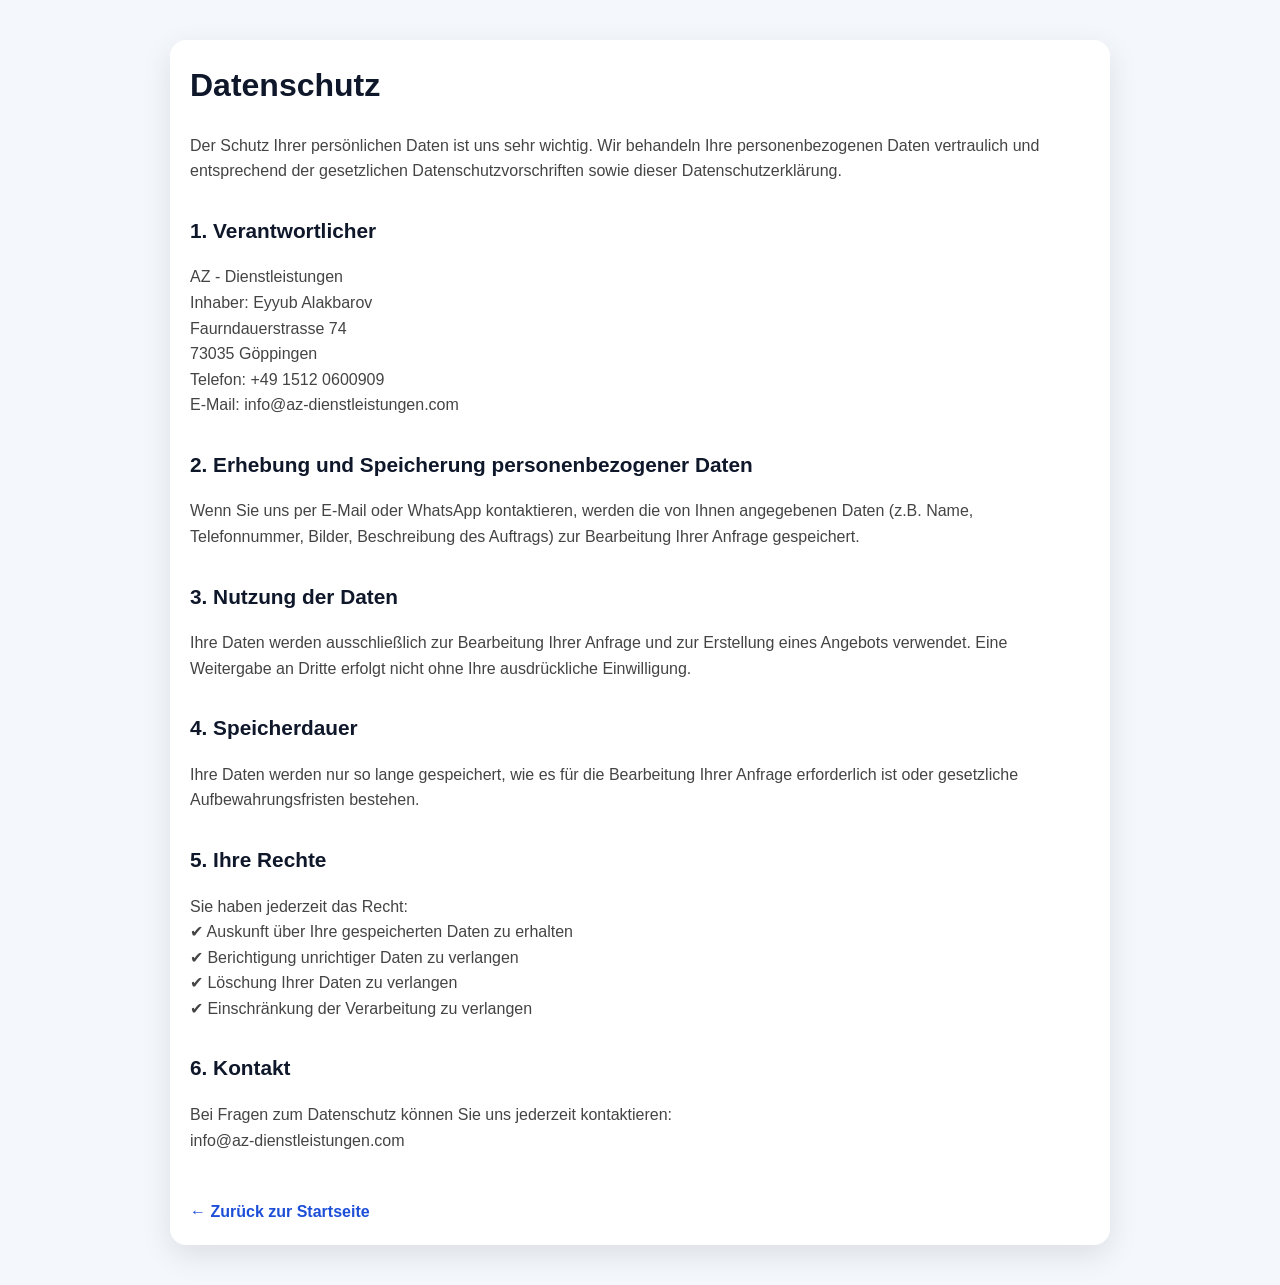
==== datenschutz.html @ e92efed4 "Add files via upload" ====
<!DOCTYPE html>
<html lang="de">
<head>
  <meta charset="UTF-8">
  <meta name="viewport" content="width=device-width, initial-scale=1.0">
  <title>Datenschutz | AZ - Dienstleistungen</title>

  <style>
    body {
      font-family: Arial, sans-serif;
      margin: 0;
      background: #f4f7fb;
      color: #0f172a;
      line-height: 1.6;
    }

    .container {
      max-width: 900px;
      margin: 40px auto;
      padding: 20px;
      background: #ffffff;
      border-radius: 16px;
      box-shadow: 0 10px 30px rgba(0,0,0,0.1);
    }

    h1 {
      margin-top: 0;
      font-size: 2rem;
    }

    h2 {
      margin-top: 30px;
      font-size: 1.3rem;
    }

    p {
      color: #444;
    }

    a {
      color: #1d4ed8;
      text-decoration: none;
      font-weight: bold;
    }

    .back {
      margin-top: 30px;
      display: inline-block;
    }
  </style>
</head>

<body>

<div class="container">
  <h1>Datenschutz</h1>

  <p>
    Der Schutz Ihrer persönlichen Daten ist uns sehr wichtig. Wir behandeln Ihre personenbezogenen Daten vertraulich und entsprechend der gesetzlichen Datenschutzvorschriften sowie dieser Datenschutzerklärung.
  </p>

  <h2>1. Verantwortlicher</h2>
  <p>
    AZ - Dienstleistungen<br>
    Inhaber: Eyyub Alakbarov<br>
    Faurndauerstrasse 74<br>
    73035 Göppingen<br>
    Telefon: +49 1512 0600909<br>
    E-Mail: info@az-dienstleistungen.com
  </p>

  <h2>2. Erhebung und Speicherung personenbezogener Daten</h2>
  <p>
    Wenn Sie uns per E-Mail oder WhatsApp kontaktieren, werden die von Ihnen angegebenen Daten (z.B. Name, Telefonnummer, Bilder, Beschreibung des Auftrags) zur Bearbeitung Ihrer Anfrage gespeichert.
  </p>

  <h2>3. Nutzung der Daten</h2>
  <p>
    Ihre Daten werden ausschließlich zur Bearbeitung Ihrer Anfrage und zur Erstellung eines Angebots verwendet. Eine Weitergabe an Dritte erfolgt nicht ohne Ihre ausdrückliche Einwilligung.
  </p>

  <h2>4. Speicherdauer</h2>
  <p>
    Ihre Daten werden nur so lange gespeichert, wie es für die Bearbeitung Ihrer Anfrage erforderlich ist oder gesetzliche Aufbewahrungsfristen bestehen.
  </p>

  <h2>5. Ihre Rechte</h2>
  <p>
    Sie haben jederzeit das Recht:
    <br>✔ Auskunft über Ihre gespeicherten Daten zu erhalten
    <br>✔ Berichtigung unrichtiger Daten zu verlangen
    <br>✔ Löschung Ihrer Daten zu verlangen
    <br>✔ Einschränkung der Verarbeitung zu verlangen
  </p>

  <h2>6. Kontakt</h2>
  <p>
    Bei Fragen zum Datenschutz können Sie uns jederzeit kontaktieren:
    <br>
    info@az-dienstleistungen.com
  </p>

  <a class="back" href="index.html">← Zurück zur Startseite</a>
</div>

</body>
</html>
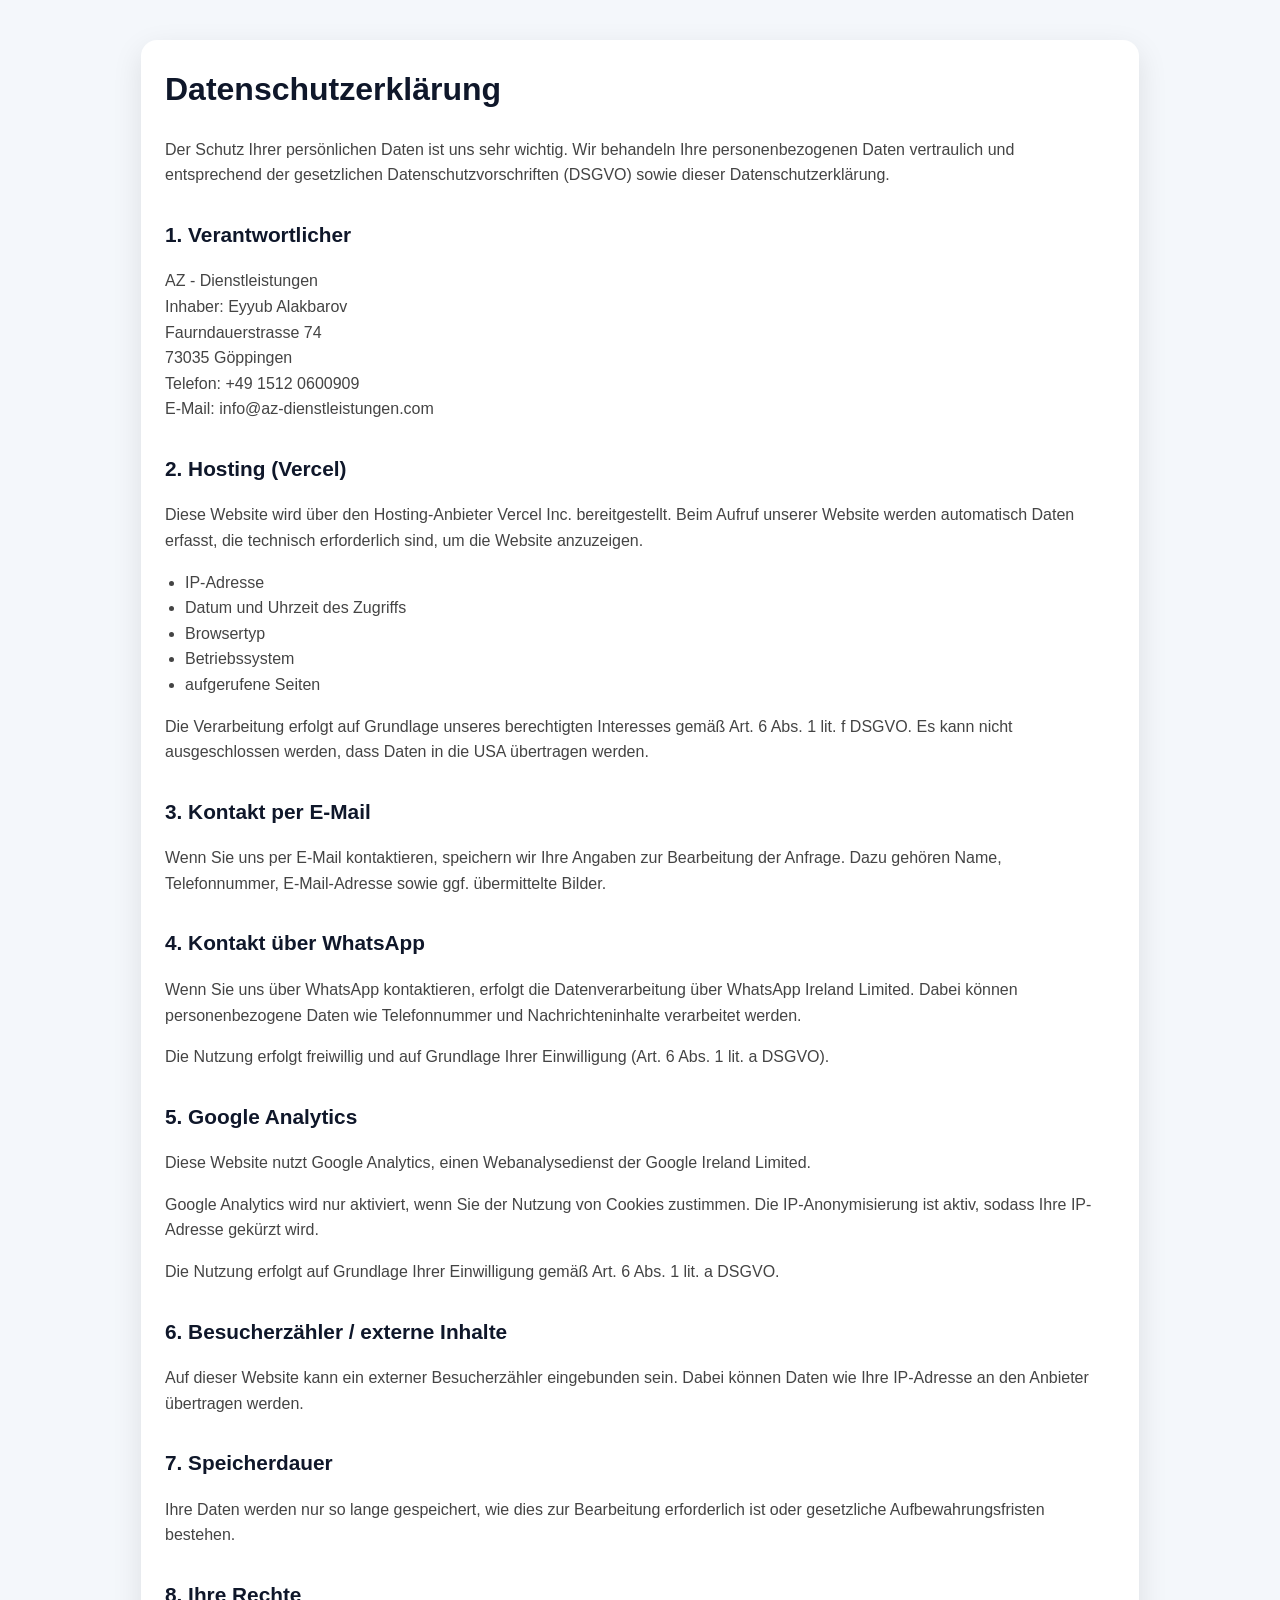
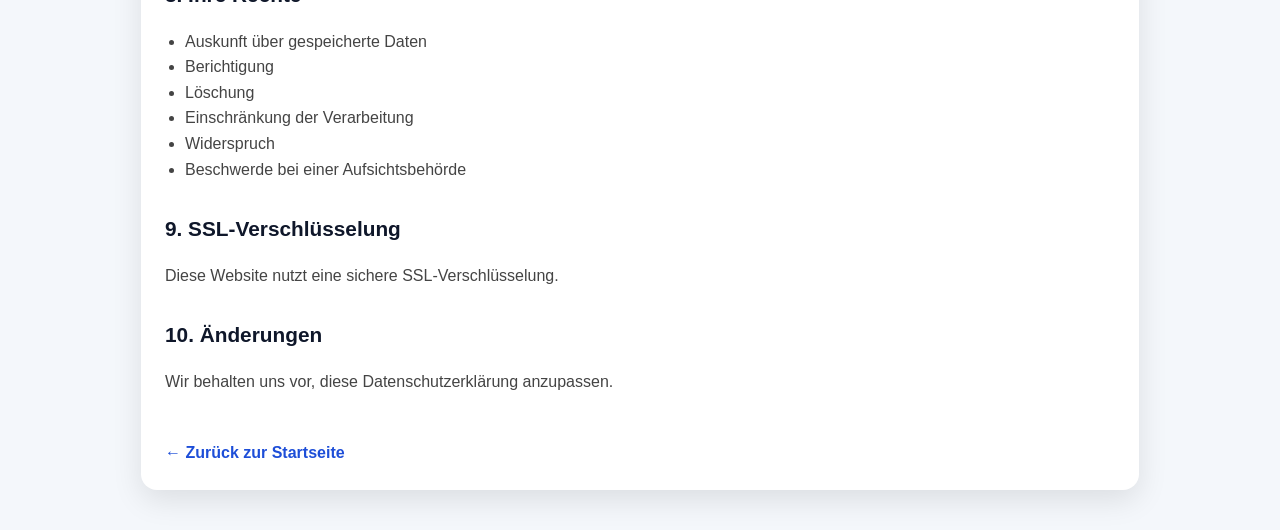
==== commit 801dd9d8: "Add files via upload" ====
--- a/datenschutz.html
+++ b/datenschutz.html
@@ -15,9 +15,9 @@
     }
 
     .container {
-      max-width: 900px;
+      max-width: 950px;
       margin: 40px auto;
-      padding: 20px;
+      padding: 24px;
       background: #ffffff;
       border-radius: 16px;
       box-shadow: 0 10px 30px rgba(0,0,0,0.1);
@@ -33,8 +33,12 @@
       font-size: 1.3rem;
     }
 
-    p {
+    p, li {
       color: #444;
+    }
+
+    ul {
+      padding-left: 20px;
     }
 
     a {
@@ -53,10 +57,10 @@
 <body>
 
 <div class="container">
-  <h1>Datenschutz</h1>
+  <h1>Datenschutzerklärung</h1>
 
   <p>
-    Der Schutz Ihrer persönlichen Daten ist uns sehr wichtig. Wir behandeln Ihre personenbezogenen Daten vertraulich und entsprechend der gesetzlichen Datenschutzvorschriften sowie dieser Datenschutzerklärung.
+    Der Schutz Ihrer persönlichen Daten ist uns sehr wichtig. Wir behandeln Ihre personenbezogenen Daten vertraulich und entsprechend der gesetzlichen Datenschutzvorschriften (DSGVO) sowie dieser Datenschutzerklärung.
   </p>
 
   <h2>1. Verantwortlicher</h2>
@@ -69,35 +73,78 @@
     E-Mail: info@az-dienstleistungen.com
   </p>
 
-  <h2>2. Erhebung und Speicherung personenbezogener Daten</h2>
+  <h2>2. Hosting (Vercel)</h2>
   <p>
-    Wenn Sie uns per E-Mail oder WhatsApp kontaktieren, werden die von Ihnen angegebenen Daten (z.B. Name, Telefonnummer, Bilder, Beschreibung des Auftrags) zur Bearbeitung Ihrer Anfrage gespeichert.
+    Diese Website wird über den Hosting-Anbieter Vercel Inc. bereitgestellt. Beim Aufruf unserer Website werden automatisch Daten erfasst, die technisch erforderlich sind, um die Website anzuzeigen.
+  </p>
+  <ul>
+    <li>IP-Adresse</li>
+    <li>Datum und Uhrzeit des Zugriffs</li>
+    <li>Browsertyp</li>
+    <li>Betriebssystem</li>
+    <li>aufgerufene Seiten</li>
+  </ul>
+  <p>
+    Die Verarbeitung erfolgt auf Grundlage unseres berechtigten Interesses gemäß Art. 6 Abs. 1 lit. f DSGVO.
+    Es kann nicht ausgeschlossen werden, dass Daten in die USA übertragen werden.
   </p>
 
-  <h2>3. Nutzung der Daten</h2>
+  <h2>3. Kontakt per E-Mail</h2>
   <p>
-    Ihre Daten werden ausschließlich zur Bearbeitung Ihrer Anfrage und zur Erstellung eines Angebots verwendet. Eine Weitergabe an Dritte erfolgt nicht ohne Ihre ausdrückliche Einwilligung.
+    Wenn Sie uns per E-Mail kontaktieren, speichern wir Ihre Angaben zur Bearbeitung der Anfrage.
+    Dazu gehören Name, Telefonnummer, E-Mail-Adresse sowie ggf. übermittelte Bilder.
   </p>
 
-  <h2>4. Speicherdauer</h2>
+  <h2>4. Kontakt über WhatsApp</h2>
   <p>
-    Ihre Daten werden nur so lange gespeichert, wie es für die Bearbeitung Ihrer Anfrage erforderlich ist oder gesetzliche Aufbewahrungsfristen bestehen.
+    Wenn Sie uns über WhatsApp kontaktieren, erfolgt die Datenverarbeitung über WhatsApp Ireland Limited.
+    Dabei können personenbezogene Daten wie Telefonnummer und Nachrichteninhalte verarbeitet werden.
+  </p>
+  <p>
+    Die Nutzung erfolgt freiwillig und auf Grundlage Ihrer Einwilligung (Art. 6 Abs. 1 lit. a DSGVO).
   </p>
 
-  <h2>5. Ihre Rechte</h2>
+  <h2>5. Google Analytics</h2>
   <p>
-    Sie haben jederzeit das Recht:
-    <br>✔ Auskunft über Ihre gespeicherten Daten zu erhalten
-    <br>✔ Berichtigung unrichtiger Daten zu verlangen
-    <br>✔ Löschung Ihrer Daten zu verlangen
-    <br>✔ Einschränkung der Verarbeitung zu verlangen
+    Diese Website nutzt Google Analytics, einen Webanalysedienst der Google Ireland Limited.
+  </p>
+  <p>
+    Google Analytics wird nur aktiviert, wenn Sie der Nutzung von Cookies zustimmen.
+    Die IP-Anonymisierung ist aktiv, sodass Ihre IP-Adresse gekürzt wird.
+  </p>
+  <p>
+    Die Nutzung erfolgt auf Grundlage Ihrer Einwilligung gemäß Art. 6 Abs. 1 lit. a DSGVO.
   </p>
 
-  <h2>6. Kontakt</h2>
+  <h2>6. Besucherzähler / externe Inhalte</h2>
   <p>
-    Bei Fragen zum Datenschutz können Sie uns jederzeit kontaktieren:
-    <br>
-    info@az-dienstleistungen.com
+    Auf dieser Website kann ein externer Besucherzähler eingebunden sein.
+    Dabei können Daten wie Ihre IP-Adresse an den Anbieter übertragen werden.
+  </p>
+
+  <h2>7. Speicherdauer</h2>
+  <p>
+    Ihre Daten werden nur so lange gespeichert, wie dies zur Bearbeitung erforderlich ist oder gesetzliche Aufbewahrungsfristen bestehen.
+  </p>
+
+  <h2>8. Ihre Rechte</h2>
+  <ul>
+    <li>Auskunft über gespeicherte Daten</li>
+    <li>Berichtigung</li>
+    <li>Löschung</li>
+    <li>Einschränkung der Verarbeitung</li>
+    <li>Widerspruch</li>
+    <li>Beschwerde bei einer Aufsichtsbehörde</li>
+  </ul>
+
+  <h2>9. SSL-Verschlüsselung</h2>
+  <p>
+    Diese Website nutzt eine sichere SSL-Verschlüsselung.
+  </p>
+
+  <h2>10. Änderungen</h2>
+  <p>
+    Wir behalten uns vor, diese Datenschutzerklärung anzupassen.
   </p>
 
   <a class="back" href="index.html">← Zurück zur Startseite</a>
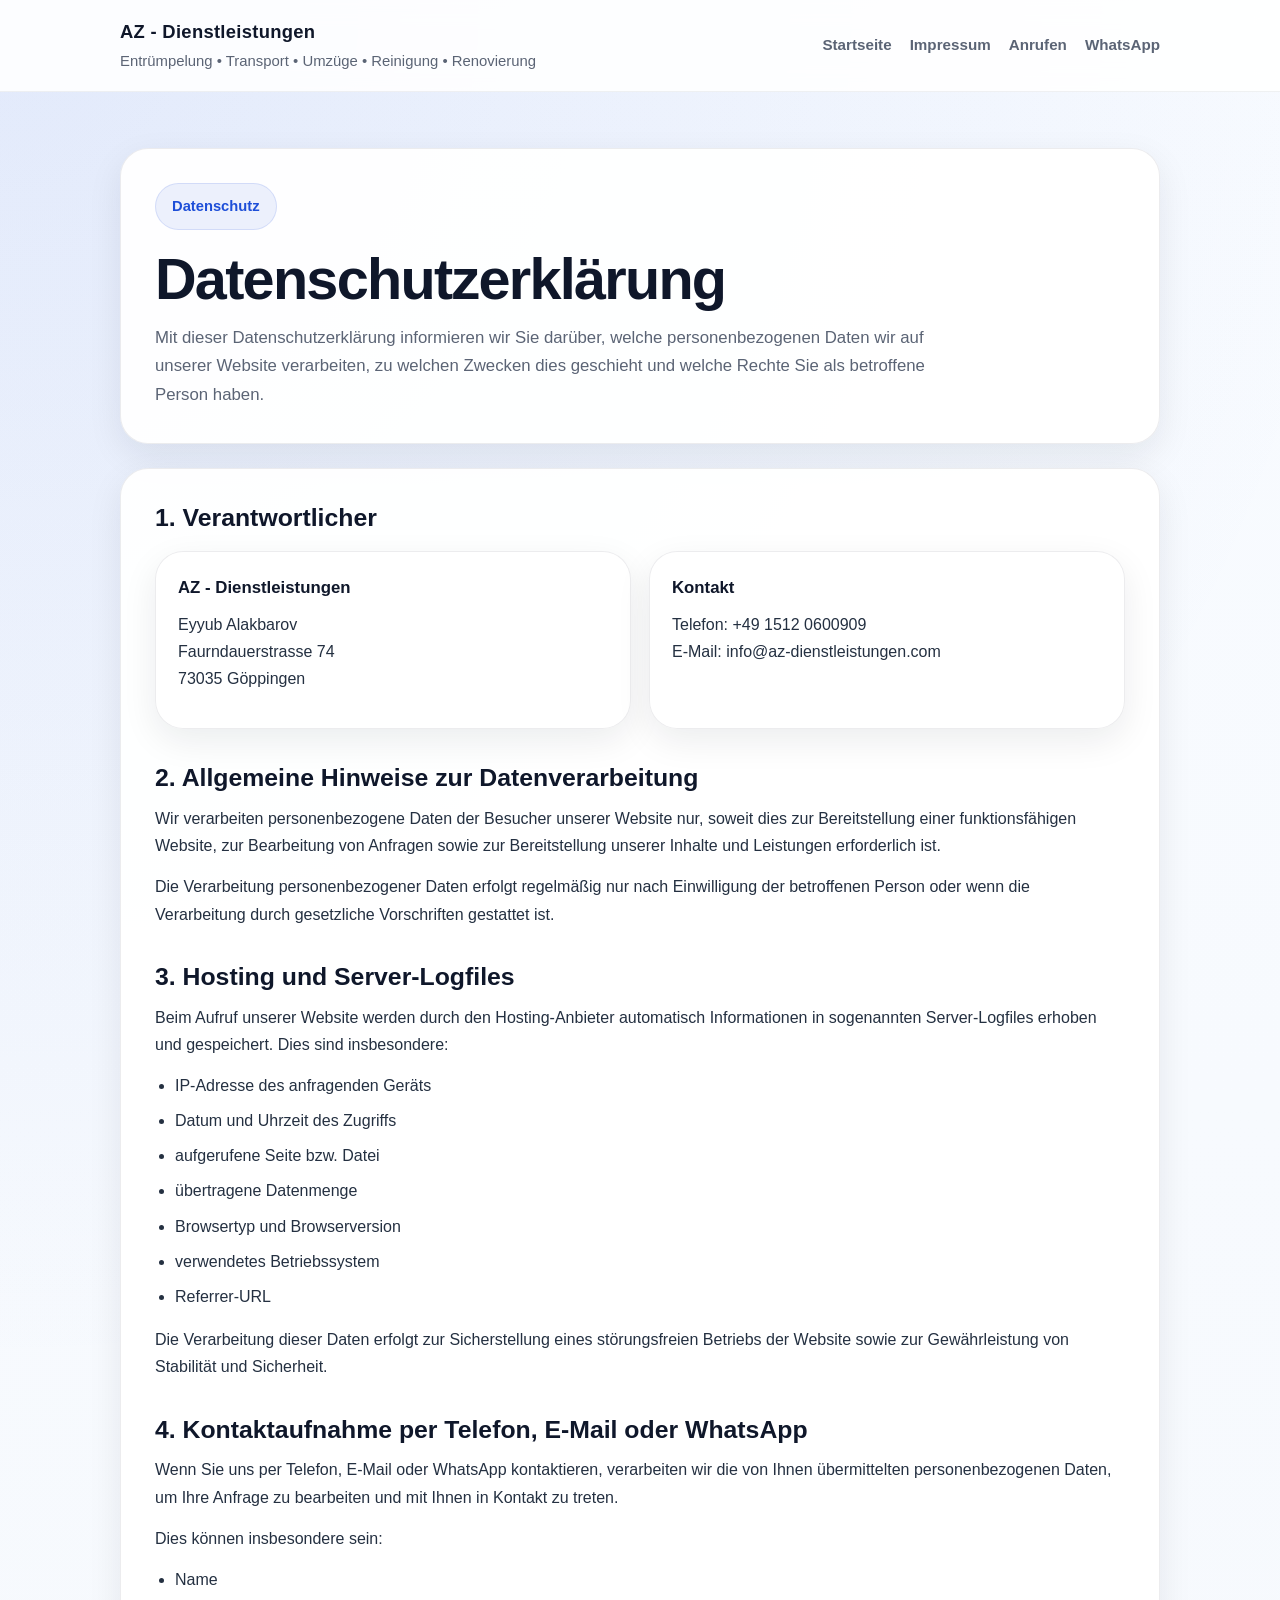
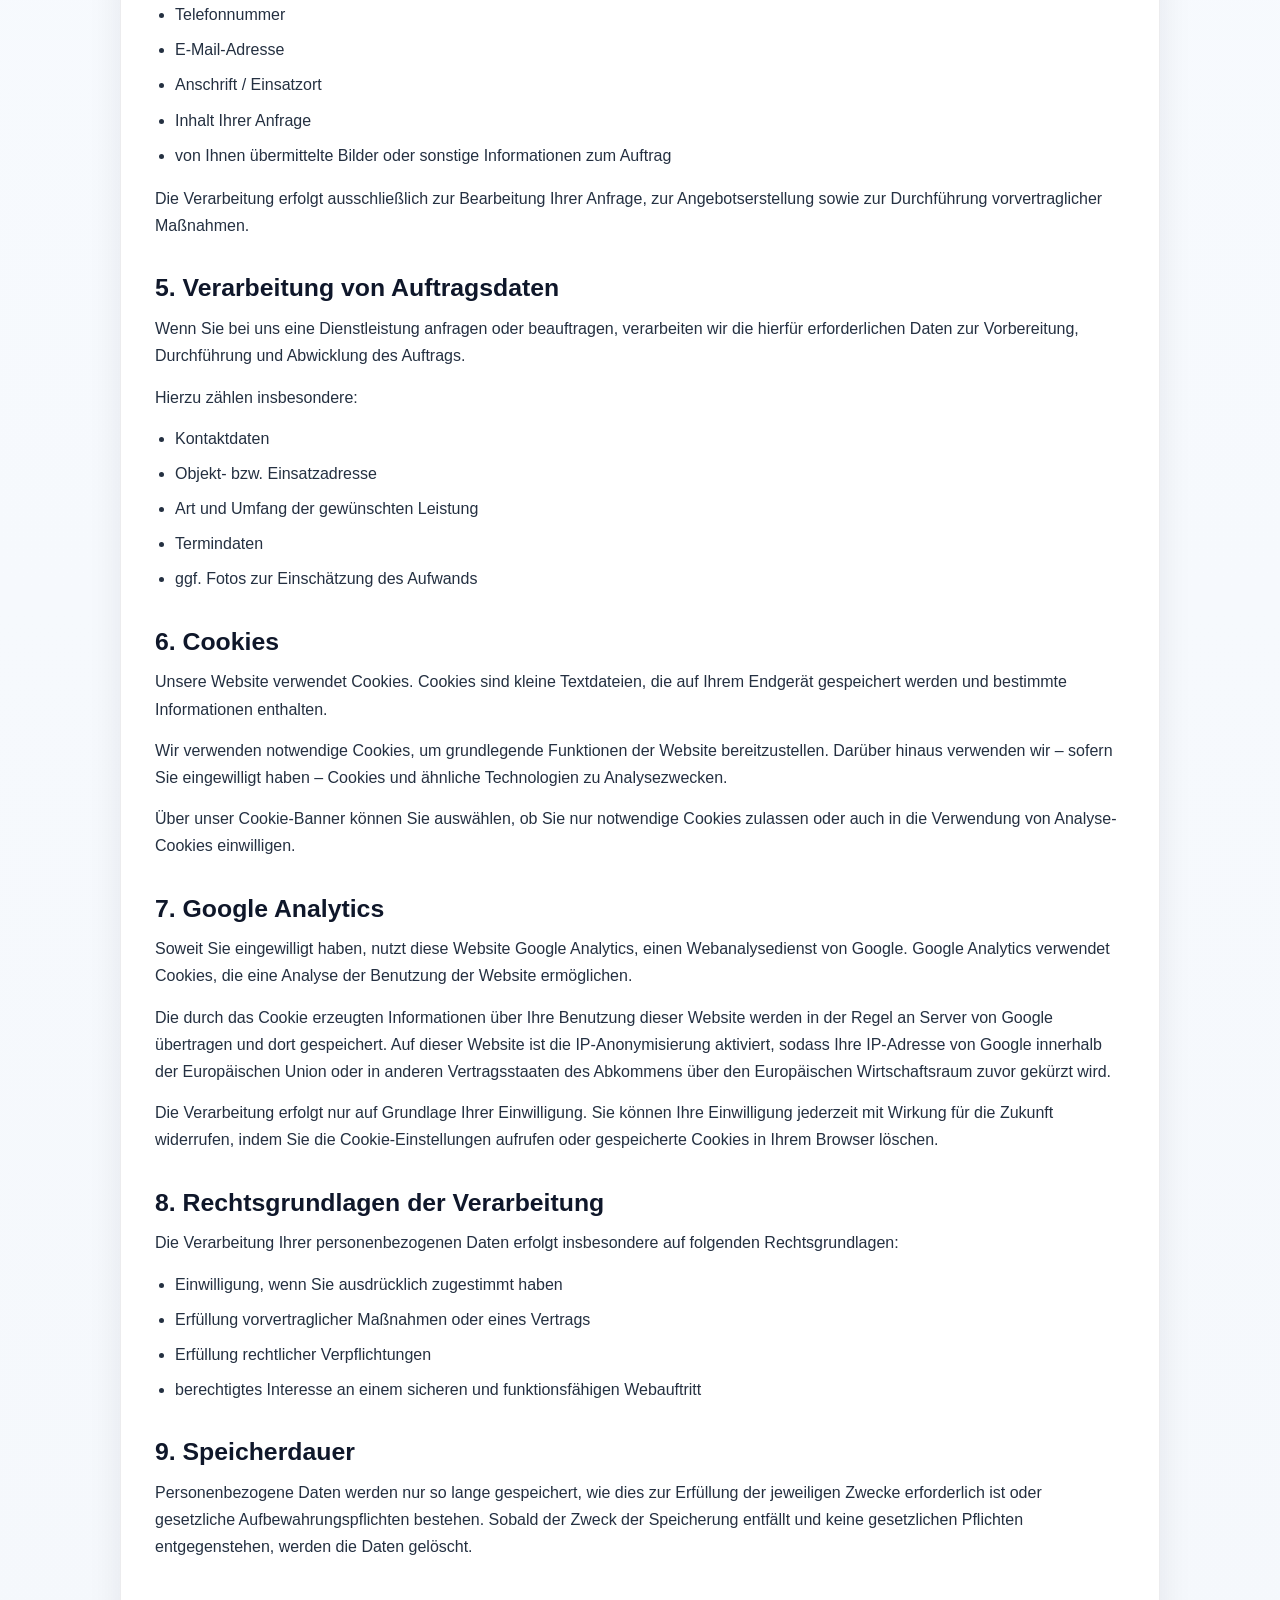
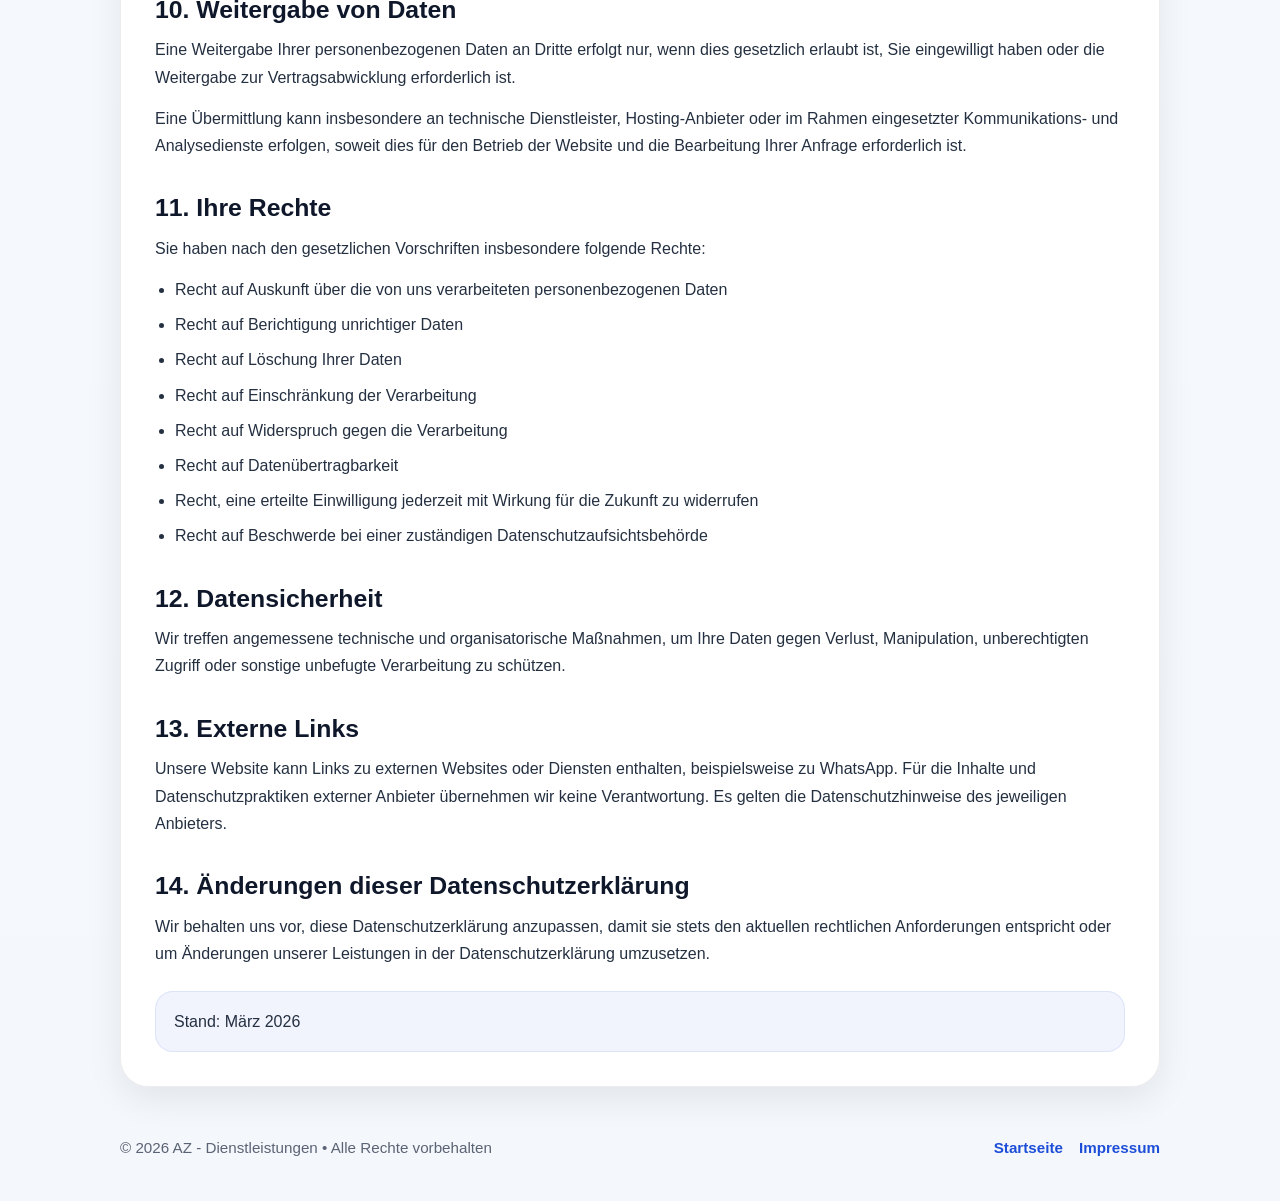
==== commit edff106b: "Add files via upload" ====
--- a/datenschutz.html
+++ b/datenschutz.html
@@ -1,154 +1,442 @@
 <!DOCTYPE html>
 <html lang="de">
 <head>
-  <meta charset="UTF-8">
-  <meta name="viewport" content="width=device-width, initial-scale=1.0">
-  <title>Datenschutz | AZ - Dienstleistungen</title>
-
+  <meta charset="UTF-8" />
+  <meta name="viewport" content="width=device-width, initial-scale=1.0" />
+  <title>Datenschutzerklärung | AZ - Dienstleistungen</title>
+  <meta name="description" content="Datenschutzerklärung von AZ - Dienstleistungen in Göppingen." />
   <style>
+    :root {
+      --bg: #f4f7fb;
+      --white: #ffffff;
+      --dark: #0f172a;
+      --muted: #5b6475;
+      --line: rgba(15, 23, 42, 0.08);
+      --primary: #1d4ed8;
+      --primary-dark: #163ea9;
+      --accent: #25d366;
+      --shadow: 0 20px 60px rgba(15, 23, 42, 0.12);
+      --shadow-soft: 0 12px 35px rgba(15, 23, 42, 0.08);
+      --radius: 24px;
+    }
+
+    * { box-sizing: border-box; }
+    html { scroll-behavior: smooth; }
+
     body {
-      font-family: Arial, sans-serif;
       margin: 0;
-      background: #f4f7fb;
-      color: #0f172a;
-      line-height: 1.6;
+      font-family: Arial, Helvetica, sans-serif;
+      background:
+        radial-gradient(circle at top left, rgba(29, 78, 216, 0.10), transparent 30%),
+        linear-gradient(180deg, #f8fbff 0%, var(--bg) 100%);
+      color: var(--dark);
+      line-height: 1.7;
+    }
+
+    a {
+      color: inherit;
+      text-decoration: none;
     }
 
     .container {
-      max-width: 950px;
-      margin: 40px auto;
-      padding: 24px;
-      background: #ffffff;
-      border-radius: 16px;
-      box-shadow: 0 10px 30px rgba(0,0,0,0.1);
+      width: min(1040px, calc(100% - 32px));
+      margin: 0 auto;
+    }
+
+    .topbar {
+      position: sticky;
+      top: 0;
+      z-index: 50;
+      backdrop-filter: blur(12px);
+      background: rgba(255,255,255,0.88);
+      border-bottom: 1px solid rgba(15, 23, 42, 0.06);
+    }
+
+    .nav {
+      display: flex;
+      align-items: center;
+      justify-content: space-between;
+      gap: 20px;
+      padding: 16px 0;
+      flex-wrap: wrap;
+    }
+
+    .brand {
+      display: flex;
+      flex-direction: column;
+      gap: 2px;
+    }
+
+    .brand strong {
+      font-size: 1.15rem;
+      letter-spacing: 0.3px;
+    }
+
+    .brand span {
+      color: var(--muted);
+      font-size: 0.93rem;
+    }
+
+    .nav-links {
+      display: flex;
+      align-items: center;
+      gap: 18px;
+      flex-wrap: wrap;
+    }
+
+    .nav-links a {
+      color: var(--muted);
+      font-size: 0.95rem;
+      font-weight: 600;
+    }
+
+    .nav-links a:hover {
+      color: var(--primary);
+    }
+
+    .hero {
+      padding: 56px 0 24px;
+    }
+
+    .hero-card,
+    .content-card,
+    .contact-card {
+      background: rgba(255,255,255,0.94);
+      border: 1px solid var(--line);
+      border-radius: 28px;
+      box-shadow: var(--shadow-soft);
+    }
+
+    .hero-card {
+      padding: 34px;
+      margin-bottom: 24px;
+    }
+
+    .badge {
+      display: inline-flex;
+      align-items: center;
+      gap: 10px;
+      padding: 10px 16px;
+      border-radius: 999px;
+      background: rgba(29, 78, 216, 0.08);
+      color: var(--primary);
+      font-weight: 700;
+      font-size: 0.92rem;
+      border: 1px solid rgba(29, 78, 216, 0.12);
     }
 
     h1 {
+      font-size: clamp(2.1rem, 5vw, 3.6rem);
+      line-height: 1.08;
+      margin: 18px 0 14px;
+      letter-spacing: -0.03em;
+    }
+
+    .hero-card p {
+      margin: 0;
+      color: var(--muted);
+      font-size: 1.05rem;
+      max-width: 800px;
+    }
+
+    .content-card {
+      padding: 34px;
+    }
+
+    h2 {
+      font-size: 1.55rem;
+      margin: 34px 0 12px;
+      line-height: 1.2;
+      color: var(--dark);
+    }
+
+    h2:first-child {
       margin-top: 0;
-      font-size: 2rem;
-    }
-
-    h2 {
-      margin-top: 30px;
-      font-size: 1.3rem;
-    }
-
-    p, li {
-      color: #444;
+    }
+
+    p {
+      margin: 0 0 14px;
+      color: #243041;
     }
 
     ul {
+      margin: 0 0 16px;
       padding-left: 20px;
-    }
-
-    a {
-      color: #1d4ed8;
-      text-decoration: none;
-      font-weight: bold;
-    }
-
-    .back {
-      margin-top: 30px;
-      display: inline-block;
+      color: #243041;
+    }
+
+    li + li {
+      margin-top: 8px;
+    }
+
+    .info-grid {
+      display: grid;
+      grid-template-columns: 1fr 1fr;
+      gap: 18px;
+      margin: 18px 0 8px;
+    }
+
+    .contact-card {
+      padding: 22px;
+    }
+
+    .contact-card strong {
+      display: block;
+      margin-bottom: 8px;
+      font-size: 1.05rem;
+    }
+
+    .note {
+      margin-top: 24px;
+      padding: 16px 18px;
+      border-radius: 18px;
+      background: rgba(29, 78, 216, 0.06);
+      border: 1px solid rgba(29, 78, 216, 0.10);
+      color: #243041;
+    }
+
+    .footer {
+      padding: 24px 0 40px;
+      color: var(--muted);
+      font-size: 0.95rem;
+    }
+
+    .footer-wrap {
+      display: flex;
+      align-items: center;
+      justify-content: space-between;
+      gap: 16px;
+      flex-wrap: wrap;
+    }
+
+    .footer-links {
+      display: flex;
+      gap: 16px;
+      flex-wrap: wrap;
+    }
+
+    .footer-links a {
+      font-weight: 600;
+      color: var(--primary);
+    }
+
+    @media (max-width: 760px) {
+      .info-grid {
+        grid-template-columns: 1fr;
+      }
+
+      .hero-card,
+      .content-card {
+        padding: 24px;
+      }
+
+      .footer-wrap {
+        flex-direction: column;
+        align-items: flex-start;
+      }
     }
   </style>
 </head>
-
 <body>
-
-<div class="container">
-  <h1>Datenschutzerklärung</h1>
-
-  <p>
-    Der Schutz Ihrer persönlichen Daten ist uns sehr wichtig. Wir behandeln Ihre personenbezogenen Daten vertraulich und entsprechend der gesetzlichen Datenschutzvorschriften (DSGVO) sowie dieser Datenschutzerklärung.
-  </p>
-
-  <h2>1. Verantwortlicher</h2>
-  <p>
-    AZ - Dienstleistungen<br>
-    Inhaber: Eyyub Alakbarov<br>
-    Faurndauerstrasse 74<br>
-    73035 Göppingen<br>
-    Telefon: +49 1512 0600909<br>
-    E-Mail: info@az-dienstleistungen.com
-  </p>
-
-  <h2>2. Hosting (Vercel)</h2>
-  <p>
-    Diese Website wird über den Hosting-Anbieter Vercel Inc. bereitgestellt. Beim Aufruf unserer Website werden automatisch Daten erfasst, die technisch erforderlich sind, um die Website anzuzeigen.
-  </p>
-  <ul>
-    <li>IP-Adresse</li>
-    <li>Datum und Uhrzeit des Zugriffs</li>
-    <li>Browsertyp</li>
-    <li>Betriebssystem</li>
-    <li>aufgerufene Seiten</li>
-  </ul>
-  <p>
-    Die Verarbeitung erfolgt auf Grundlage unseres berechtigten Interesses gemäß Art. 6 Abs. 1 lit. f DSGVO.
-    Es kann nicht ausgeschlossen werden, dass Daten in die USA übertragen werden.
-  </p>
-
-  <h2>3. Kontakt per E-Mail</h2>
-  <p>
-    Wenn Sie uns per E-Mail kontaktieren, speichern wir Ihre Angaben zur Bearbeitung der Anfrage.
-    Dazu gehören Name, Telefonnummer, E-Mail-Adresse sowie ggf. übermittelte Bilder.
-  </p>
-
-  <h2>4. Kontakt über WhatsApp</h2>
-  <p>
-    Wenn Sie uns über WhatsApp kontaktieren, erfolgt die Datenverarbeitung über WhatsApp Ireland Limited.
-    Dabei können personenbezogene Daten wie Telefonnummer und Nachrichteninhalte verarbeitet werden.
-  </p>
-  <p>
-    Die Nutzung erfolgt freiwillig und auf Grundlage Ihrer Einwilligung (Art. 6 Abs. 1 lit. a DSGVO).
-  </p>
-
-  <h2>5. Google Analytics</h2>
-  <p>
-    Diese Website nutzt Google Analytics, einen Webanalysedienst der Google Ireland Limited.
-  </p>
-  <p>
-    Google Analytics wird nur aktiviert, wenn Sie der Nutzung von Cookies zustimmen.
-    Die IP-Anonymisierung ist aktiv, sodass Ihre IP-Adresse gekürzt wird.
-  </p>
-  <p>
-    Die Nutzung erfolgt auf Grundlage Ihrer Einwilligung gemäß Art. 6 Abs. 1 lit. a DSGVO.
-  </p>
-
-  <h2>6. Besucherzähler / externe Inhalte</h2>
-  <p>
-    Auf dieser Website kann ein externer Besucherzähler eingebunden sein.
-    Dabei können Daten wie Ihre IP-Adresse an den Anbieter übertragen werden.
-  </p>
-
-  <h2>7. Speicherdauer</h2>
-  <p>
-    Ihre Daten werden nur so lange gespeichert, wie dies zur Bearbeitung erforderlich ist oder gesetzliche Aufbewahrungsfristen bestehen.
-  </p>
-
-  <h2>8. Ihre Rechte</h2>
-  <ul>
-    <li>Auskunft über gespeicherte Daten</li>
-    <li>Berichtigung</li>
-    <li>Löschung</li>
-    <li>Einschränkung der Verarbeitung</li>
-    <li>Widerspruch</li>
-    <li>Beschwerde bei einer Aufsichtsbehörde</li>
-  </ul>
-
-  <h2>9. SSL-Verschlüsselung</h2>
-  <p>
-    Diese Website nutzt eine sichere SSL-Verschlüsselung.
-  </p>
-
-  <h2>10. Änderungen</h2>
-  <p>
-    Wir behalten uns vor, diese Datenschutzerklärung anzupassen.
-  </p>
-
-  <a class="back" href="index.html">← Zurück zur Startseite</a>
-</div>
-
+  <header class="topbar">
+    <div class="container nav">
+      <a href="index.html" class="brand">
+        <strong>AZ - Dienstleistungen</strong>
+        <span>Entrümpelung • Transport • Umzüge • Reinigung • Renovierung</span>
+      </a>
+
+      <nav class="nav-links">
+        <a href="index.html">Startseite</a>
+        <a href="impressum.html">Impressum</a>
+        <a href="tel:+4915120600909">Anrufen</a>
+        <a href="https://wa.me/4915120600909" target="_blank" rel="noopener">WhatsApp</a>
+      </nav>
+    </div>
+  </header>
+
+  <main class="hero">
+    <div class="container">
+      <section class="hero-card">
+        <div class="badge">Datenschutz</div>
+        <h1>Datenschutzerklärung</h1>
+        <p>
+          Mit dieser Datenschutzerklärung informieren wir Sie darüber, welche personenbezogenen Daten wir auf unserer Website verarbeiten,
+          zu welchen Zwecken dies geschieht und welche Rechte Sie als betroffene Person haben.
+        </p>
+      </section>
+
+      <section class="content-card">
+        <h2>1. Verantwortlicher</h2>
+        <div class="info-grid">
+          <div class="contact-card">
+            <strong>AZ - Dienstleistungen</strong>
+            <p>Eyyub Alakbarov<br>Faurndauerstrasse 74<br>73035 Göppingen</p>
+          </div>
+          <div class="contact-card">
+            <strong>Kontakt</strong>
+            <p>
+              Telefon: <a href="tel:+4915120600909">+49 1512 0600909</a><br>
+              E-Mail: <a href="mailto:info@az-dienstleistungen.com">info@az-dienstleistungen.com</a>
+            </p>
+          </div>
+        </div>
+
+        <h2>2. Allgemeine Hinweise zur Datenverarbeitung</h2>
+        <p>
+          Wir verarbeiten personenbezogene Daten der Besucher unserer Website nur, soweit dies zur Bereitstellung einer funktionsfähigen Website,
+          zur Bearbeitung von Anfragen sowie zur Bereitstellung unserer Inhalte und Leistungen erforderlich ist.
+        </p>
+        <p>
+          Die Verarbeitung personenbezogener Daten erfolgt regelmäßig nur nach Einwilligung der betroffenen Person oder wenn die Verarbeitung durch
+          gesetzliche Vorschriften gestattet ist.
+        </p>
+
+        <h2>3. Hosting und Server-Logfiles</h2>
+        <p>
+          Beim Aufruf unserer Website werden durch den Hosting-Anbieter automatisch Informationen in sogenannten Server-Logfiles erhoben und gespeichert.
+          Dies sind insbesondere:
+        </p>
+        <ul>
+          <li>IP-Adresse des anfragenden Geräts</li>
+          <li>Datum und Uhrzeit des Zugriffs</li>
+          <li>aufgerufene Seite bzw. Datei</li>
+          <li>übertragene Datenmenge</li>
+          <li>Browsertyp und Browserversion</li>
+          <li>verwendetes Betriebssystem</li>
+          <li>Referrer-URL</li>
+        </ul>
+        <p>
+          Die Verarbeitung dieser Daten erfolgt zur Sicherstellung eines störungsfreien Betriebs der Website sowie zur Gewährleistung von Stabilität und Sicherheit.
+        </p>
+
+        <h2>4. Kontaktaufnahme per Telefon, E-Mail oder WhatsApp</h2>
+        <p>
+          Wenn Sie uns per Telefon, E-Mail oder WhatsApp kontaktieren, verarbeiten wir die von Ihnen übermittelten personenbezogenen Daten,
+          um Ihre Anfrage zu bearbeiten und mit Ihnen in Kontakt zu treten.
+        </p>
+        <p>Dies können insbesondere sein:</p>
+        <ul>
+          <li>Name</li>
+          <li>Telefonnummer</li>
+          <li>E-Mail-Adresse</li>
+          <li>Anschrift / Einsatzort</li>
+          <li>Inhalt Ihrer Anfrage</li>
+          <li>von Ihnen übermittelte Bilder oder sonstige Informationen zum Auftrag</li>
+        </ul>
+        <p>
+          Die Verarbeitung erfolgt ausschließlich zur Bearbeitung Ihrer Anfrage, zur Angebotserstellung sowie zur Durchführung vorvertraglicher Maßnahmen.
+        </p>
+
+        <h2>5. Verarbeitung von Auftragsdaten</h2>
+        <p>
+          Wenn Sie bei uns eine Dienstleistung anfragen oder beauftragen, verarbeiten wir die hierfür erforderlichen Daten zur Vorbereitung,
+          Durchführung und Abwicklung des Auftrags.
+        </p>
+        <p>Hierzu zählen insbesondere:</p>
+        <ul>
+          <li>Kontaktdaten</li>
+          <li>Objekt- bzw. Einsatzadresse</li>
+          <li>Art und Umfang der gewünschten Leistung</li>
+          <li>Termindaten</li>
+          <li>ggf. Fotos zur Einschätzung des Aufwands</li>
+        </ul>
+
+        <h2>6. Cookies</h2>
+        <p>
+          Unsere Website verwendet Cookies. Cookies sind kleine Textdateien, die auf Ihrem Endgerät gespeichert werden und bestimmte Informationen enthalten.
+        </p>
+        <p>
+          Wir verwenden notwendige Cookies, um grundlegende Funktionen der Website bereitzustellen. Darüber hinaus verwenden wir – sofern Sie eingewilligt haben –
+          Cookies und ähnliche Technologien zu Analysezwecken.
+        </p>
+        <p>
+          Über unser Cookie-Banner können Sie auswählen, ob Sie nur notwendige Cookies zulassen oder auch in die Verwendung von Analyse-Cookies einwilligen.
+        </p>
+
+        <h2>7. Google Analytics</h2>
+        <p>
+          Soweit Sie eingewilligt haben, nutzt diese Website Google Analytics, einen Webanalysedienst von Google. Google Analytics verwendet Cookies,
+          die eine Analyse der Benutzung der Website ermöglichen.
+        </p>
+        <p>
+          Die durch das Cookie erzeugten Informationen über Ihre Benutzung dieser Website werden in der Regel an Server von Google übertragen und dort gespeichert.
+          Auf dieser Website ist die IP-Anonymisierung aktiviert, sodass Ihre IP-Adresse von Google innerhalb der Europäischen Union oder in anderen Vertragsstaaten
+          des Abkommens über den Europäischen Wirtschaftsraum zuvor gekürzt wird.
+        </p>
+        <p>
+          Die Verarbeitung erfolgt nur auf Grundlage Ihrer Einwilligung. Sie können Ihre Einwilligung jederzeit mit Wirkung für die Zukunft widerrufen,
+          indem Sie die Cookie-Einstellungen aufrufen oder gespeicherte Cookies in Ihrem Browser löschen.
+        </p>
+
+        <h2>8. Rechtsgrundlagen der Verarbeitung</h2>
+        <p>Die Verarbeitung Ihrer personenbezogenen Daten erfolgt insbesondere auf folgenden Rechtsgrundlagen:</p>
+        <ul>
+          <li>Einwilligung, wenn Sie ausdrücklich zugestimmt haben</li>
+          <li>Erfüllung vorvertraglicher Maßnahmen oder eines Vertrags</li>
+          <li>Erfüllung rechtlicher Verpflichtungen</li>
+          <li>berechtigtes Interesse an einem sicheren und funktionsfähigen Webauftritt</li>
+        </ul>
+
+        <h2>9. Speicherdauer</h2>
+        <p>
+          Personenbezogene Daten werden nur so lange gespeichert, wie dies zur Erfüllung der jeweiligen Zwecke erforderlich ist oder gesetzliche Aufbewahrungspflichten bestehen.
+          Sobald der Zweck der Speicherung entfällt und keine gesetzlichen Pflichten entgegenstehen, werden die Daten gelöscht.
+        </p>
+
+        <h2>10. Weitergabe von Daten</h2>
+        <p>
+          Eine Weitergabe Ihrer personenbezogenen Daten an Dritte erfolgt nur, wenn dies gesetzlich erlaubt ist, Sie eingewilligt haben oder die Weitergabe zur Vertragsabwicklung erforderlich ist.
+        </p>
+        <p>
+          Eine Übermittlung kann insbesondere an technische Dienstleister, Hosting-Anbieter oder im Rahmen eingesetzter Kommunikations- und Analysedienste erfolgen,
+          soweit dies für den Betrieb der Website und die Bearbeitung Ihrer Anfrage erforderlich ist.
+        </p>
+
+        <h2>11. Ihre Rechte</h2>
+        <p>Sie haben nach den gesetzlichen Vorschriften insbesondere folgende Rechte:</p>
+        <ul>
+          <li>Recht auf Auskunft über die von uns verarbeiteten personenbezogenen Daten</li>
+          <li>Recht auf Berichtigung unrichtiger Daten</li>
+          <li>Recht auf Löschung Ihrer Daten</li>
+          <li>Recht auf Einschränkung der Verarbeitung</li>
+          <li>Recht auf Widerspruch gegen die Verarbeitung</li>
+          <li>Recht auf Datenübertragbarkeit</li>
+          <li>Recht, eine erteilte Einwilligung jederzeit mit Wirkung für die Zukunft zu widerrufen</li>
+          <li>Recht auf Beschwerde bei einer zuständigen Datenschutzaufsichtsbehörde</li>
+        </ul>
+
+        <h2>12. Datensicherheit</h2>
+        <p>
+          Wir treffen angemessene technische und organisatorische Maßnahmen, um Ihre Daten gegen Verlust, Manipulation, unberechtigten Zugriff oder sonstige unbefugte Verarbeitung zu schützen.
+        </p>
+
+        <h2>13. Externe Links</h2>
+        <p>
+          Unsere Website kann Links zu externen Websites oder Diensten enthalten, beispielsweise zu WhatsApp. Für die Inhalte und Datenschutzpraktiken externer Anbieter
+          übernehmen wir keine Verantwortung. Es gelten die Datenschutzhinweise des jeweiligen Anbieters.
+        </p>
+
+        <h2>14. Änderungen dieser Datenschutzerklärung</h2>
+        <p>
+          Wir behalten uns vor, diese Datenschutzerklärung anzupassen, damit sie stets den aktuellen rechtlichen Anforderungen entspricht oder um Änderungen unserer Leistungen
+          in der Datenschutzerklärung umzusetzen.
+        </p>
+
+        <div class="note">
+          Stand: März 2026
+        </div>
+      </section>
+    </div>
+  </main>
+
+  <footer class="footer">
+    <div class="container footer-wrap">
+      <div>© 2026 AZ - Dienstleistungen • Alle Rechte vorbehalten</div>
+      <div class="footer-links">
+        <a href="index.html">Startseite</a>
+        <a href="impressum.html">Impressum</a>
+      </div>
+    </div>
+  </footer>
 </body>
-</html>+</html>
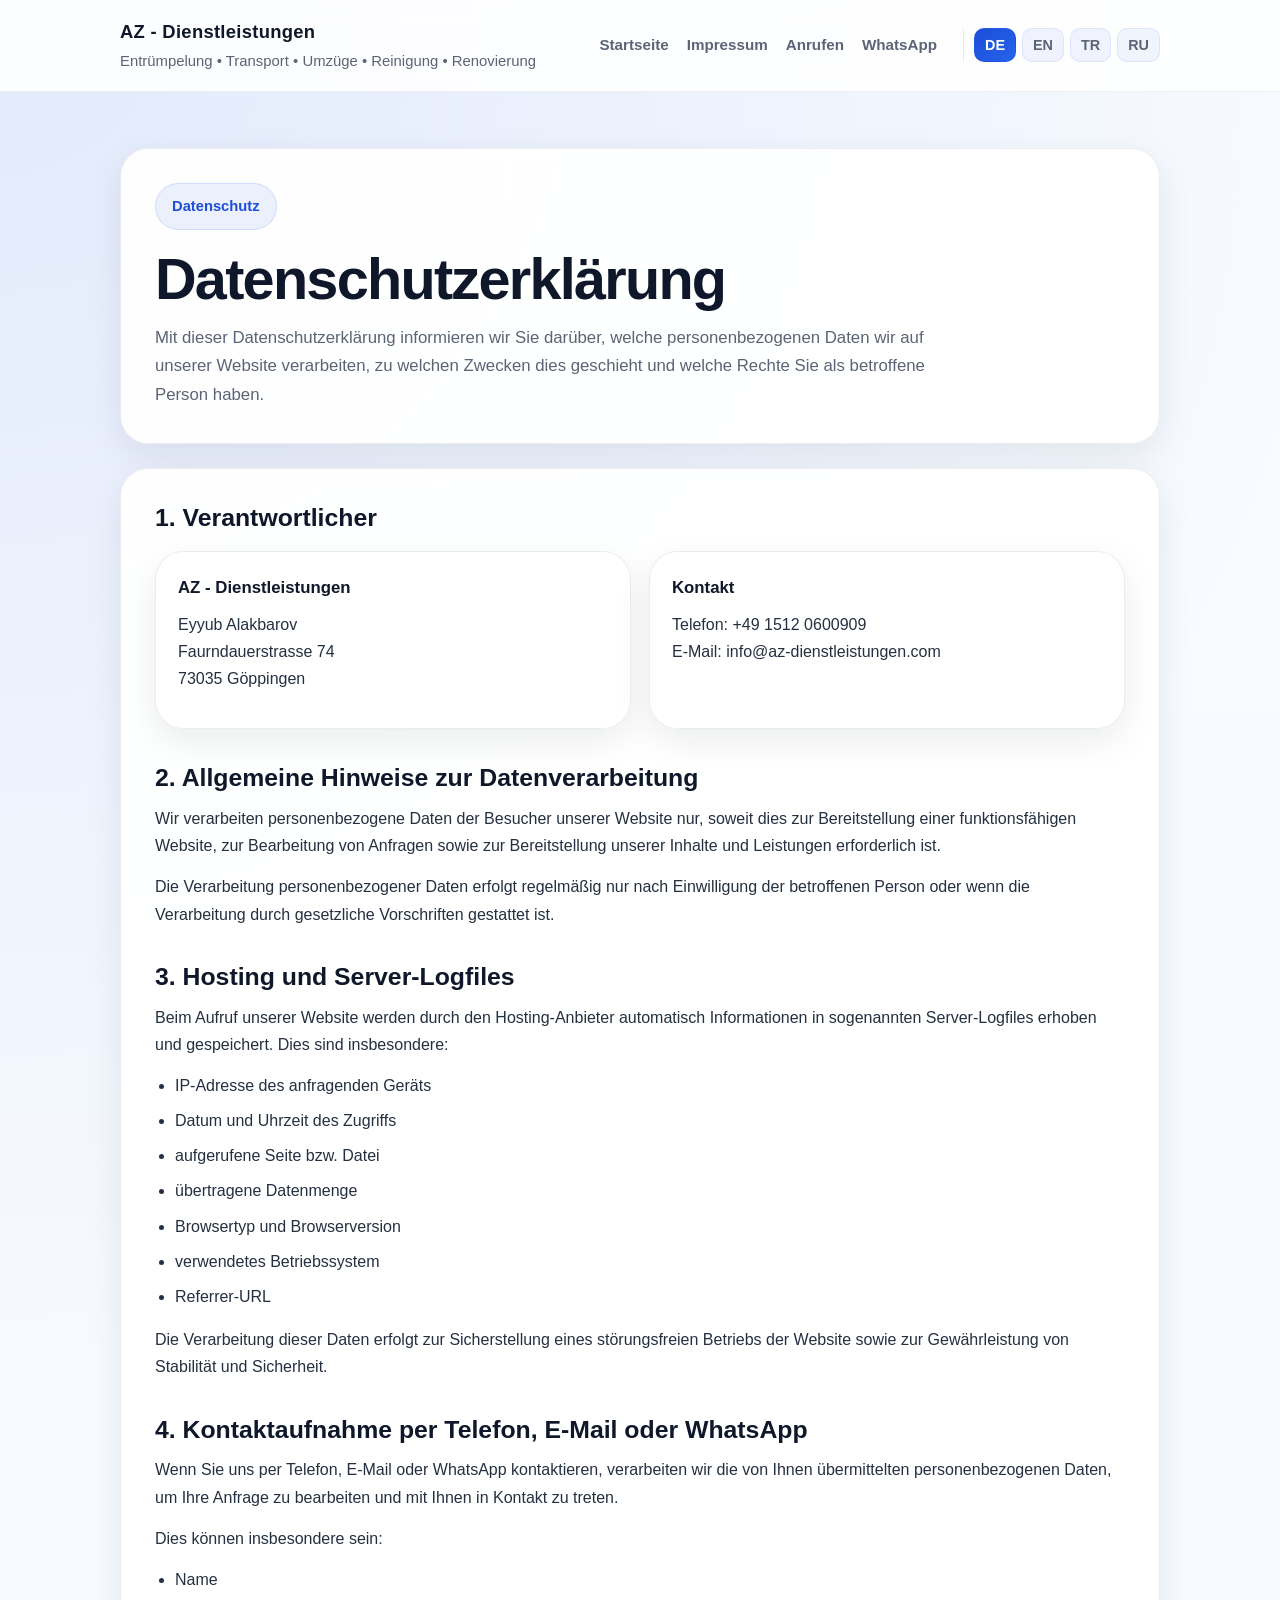
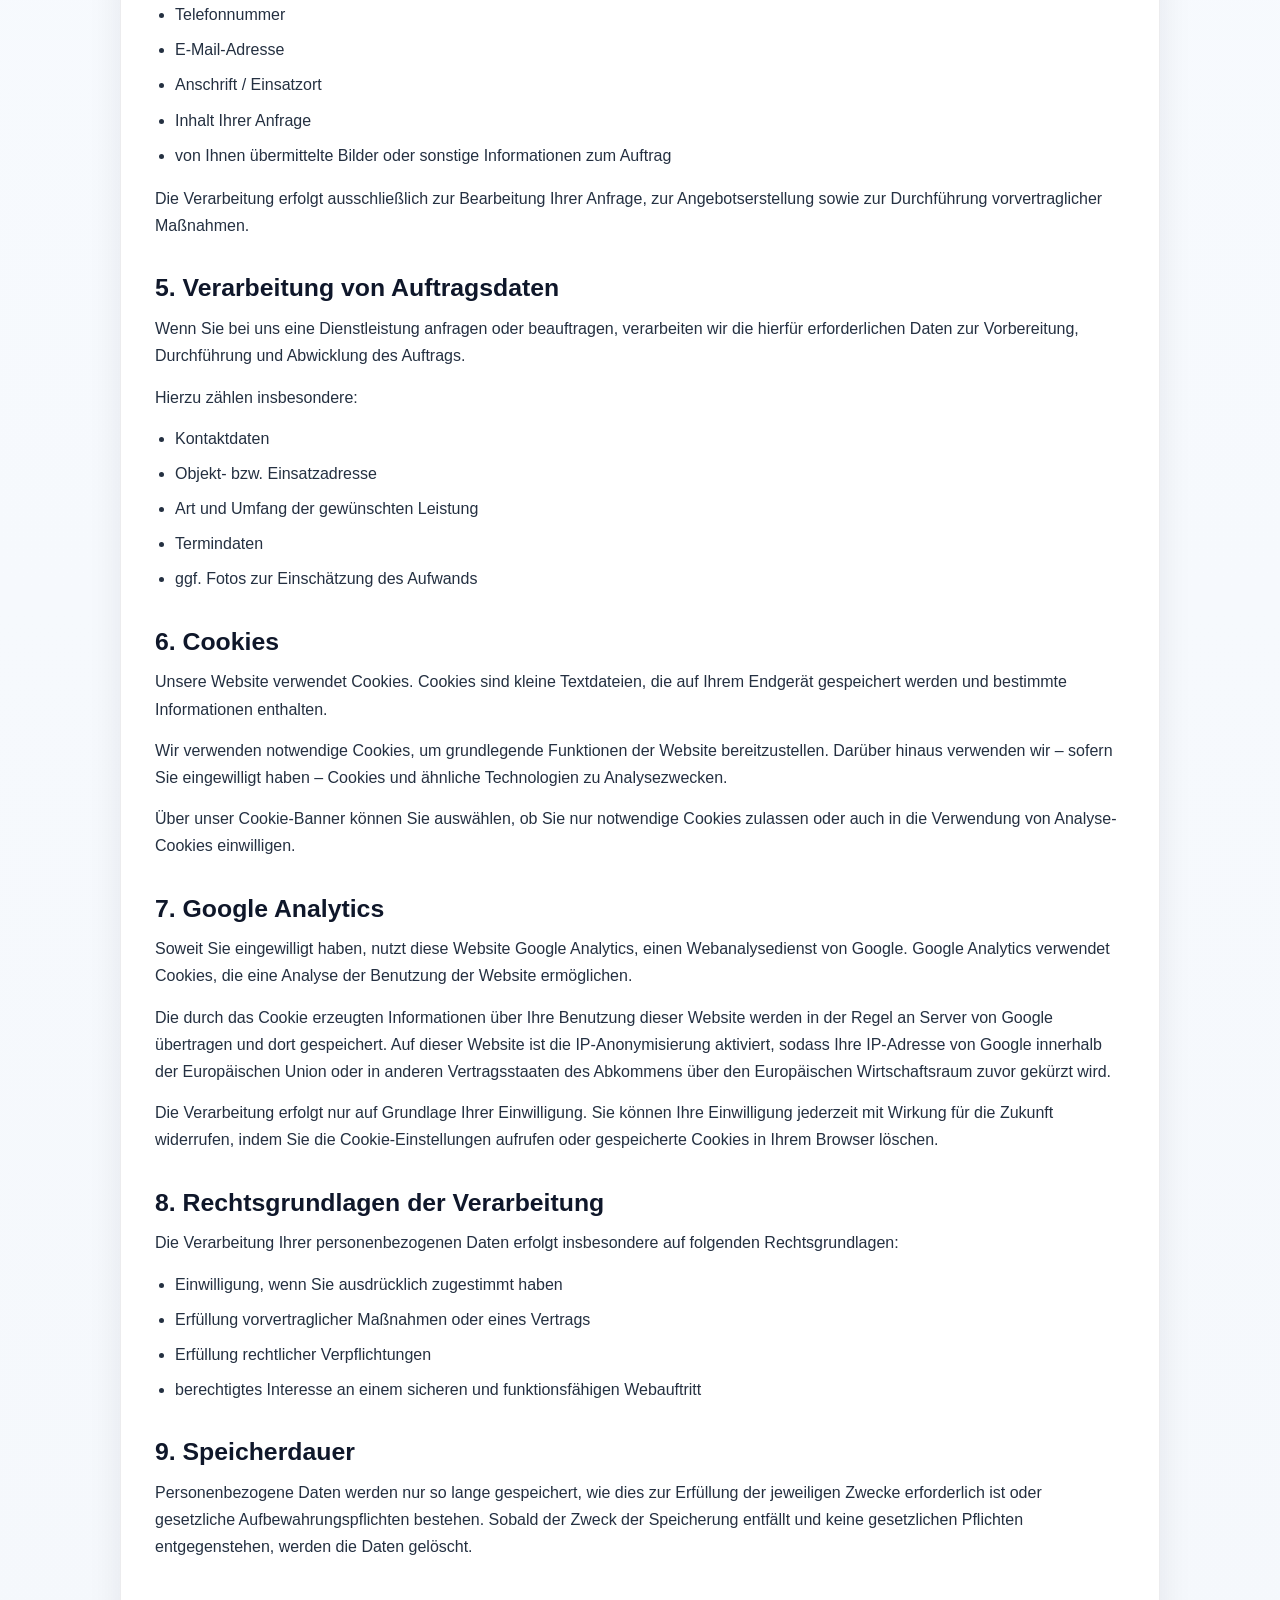
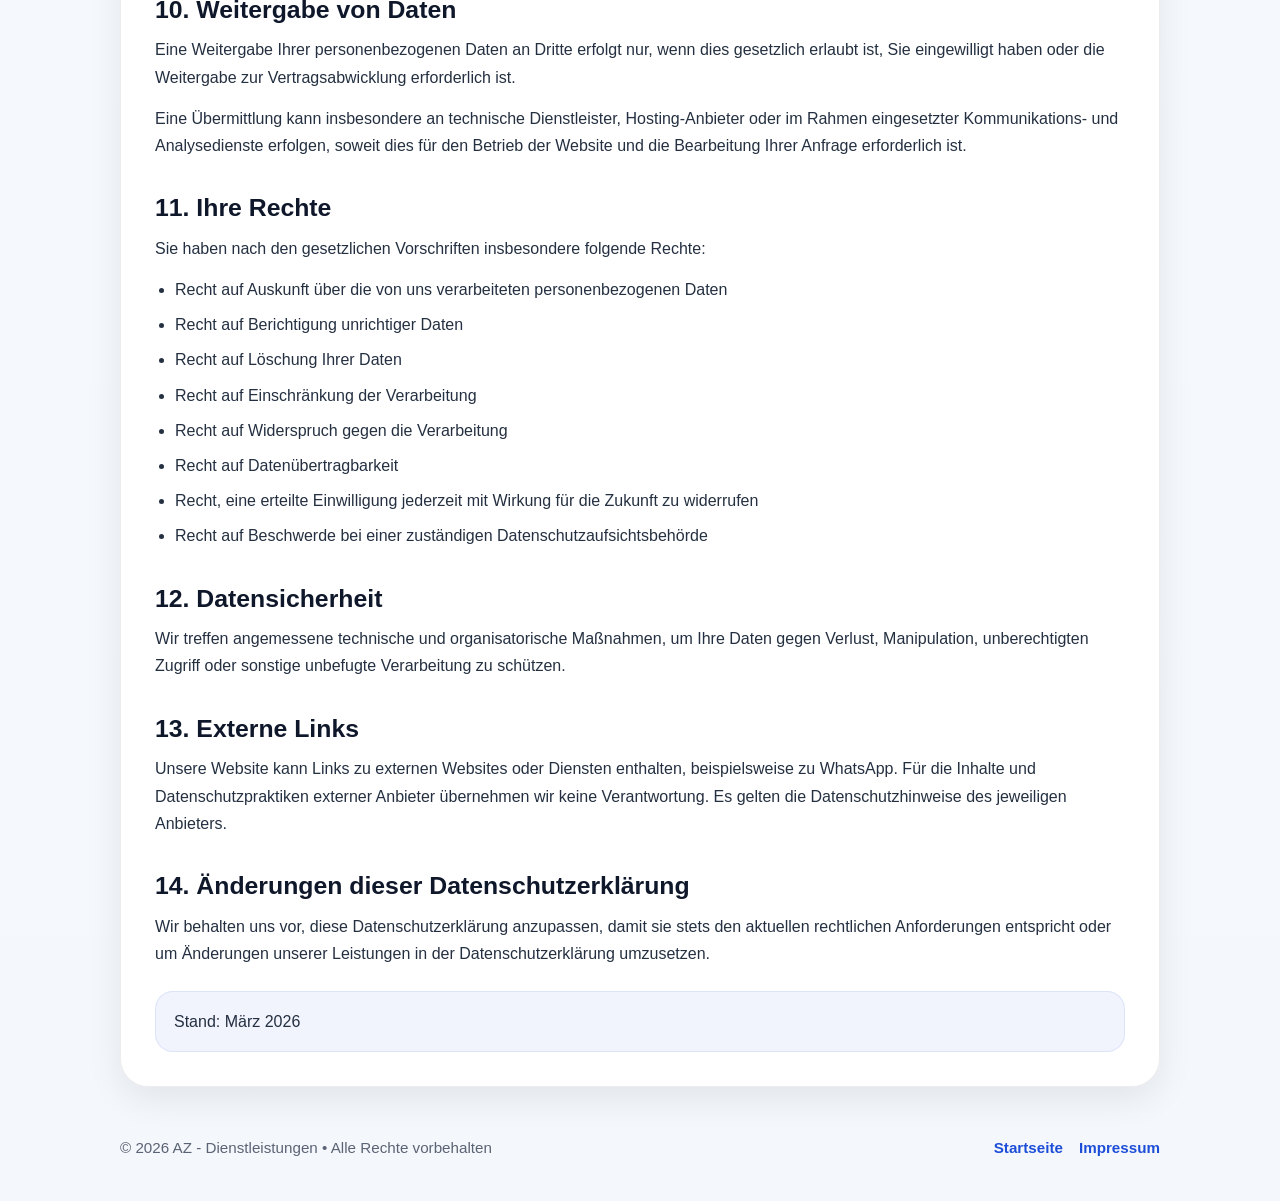
==== commit 6d10c131: "Add files via upload" ====
--- a/datenschutz.html
+++ b/datenschutz.html
@@ -33,10 +33,7 @@
       line-height: 1.7;
     }
 
-    a {
-      color: inherit;
-      text-decoration: none;
-    }
+    a { color: inherit; text-decoration: none; }
 
     .container {
       width: min(1040px, calc(100% - 32px));
@@ -90,13 +87,46 @@
       font-weight: 600;
     }
 
-    .nav-links a:hover {
+    .nav-links a:hover { color: var(--primary); }
+
+    .lang-switch {
+      display: inline-flex;
+      align-items: center;
+      gap: 6px;
+      margin-left: 8px;
+      padding-left: 10px;
+      border-left: 1px solid rgba(15, 23, 42, 0.08);
+      flex-wrap: wrap;
+    }
+
+    .lang-switch a {
+      display: inline-flex;
+      align-items: center;
+      justify-content: center;
+      min-width: 40px;
+      height: 34px;
+      padding: 0 10px;
+      border-radius: 10px;
+      background: rgba(29, 78, 216, 0.06);
+      color: var(--muted);
+      font-weight: 700;
+      font-size: 0.9rem;
+      border: 1px solid rgba(29, 78, 216, 0.10);
+      transition: all 0.2s ease;
+    }
+
+    .lang-switch a:hover {
       color: var(--primary);
-    }
-
-    .hero {
-      padding: 56px 0 24px;
-    }
+      background: rgba(29, 78, 216, 0.12);
+    }
+
+    .lang-switch a.active {
+      background: linear-gradient(135deg, var(--primary) 0%, #2563eb 100%);
+      color: #ffffff;
+      border-color: transparent;
+    }
+
+    .hero { padding: 56px 0 24px; }
 
     .hero-card,
     .content-card,
@@ -139,9 +169,7 @@
       max-width: 800px;
     }
 
-    .content-card {
-      padding: 34px;
-    }
+    .content-card { padding: 34px; }
 
     h2 {
       font-size: 1.55rem;
@@ -150,9 +178,7 @@
       color: var(--dark);
     }
 
-    h2:first-child {
-      margin-top: 0;
-    }
+    h2:first-child { margin-top: 0; }
 
     p {
       margin: 0 0 14px;
@@ -165,9 +191,7 @@
       color: #243041;
     }
 
-    li + li {
-      margin-top: 8px;
-    }
+    li + li { margin-top: 8px; }
 
     .info-grid {
       display: grid;
@@ -176,9 +200,7 @@
       margin: 18px 0 8px;
     }
 
-    .contact-card {
-      padding: 22px;
-    }
+    .contact-card { padding: 22px; }
 
     .contact-card strong {
       display: block;
@@ -221,18 +243,14 @@
     }
 
     @media (max-width: 760px) {
-      .info-grid {
-        grid-template-columns: 1fr;
-      }
-
-      .hero-card,
-      .content-card {
-        padding: 24px;
-      }
-
-      .footer-wrap {
-        flex-direction: column;
-        align-items: flex-start;
+      .info-grid { grid-template-columns: 1fr; }
+      .hero-card, .content-card { padding: 24px; }
+      .footer-wrap { flex-direction: column; align-items: flex-start; }
+      .lang-switch {
+        margin-left: 0;
+        padding-left: 0;
+        border-left: none;
+        width: 100%;
       }
     }
   </style>
@@ -250,6 +268,13 @@
         <a href="impressum.html">Impressum</a>
         <a href="tel:+4915120600909">Anrufen</a>
         <a href="https://wa.me/4915120600909" target="_blank" rel="noopener">WhatsApp</a>
+
+        <div class="lang-switch">
+          <a href="datenschutz.html" class="active">DE</a>
+          <a href="privacy.html">EN</a>
+          <a href="privacy-tr.html">TR</a>
+          <a href="privacy-ru.html">RU</a>
+        </div>
       </nav>
     </div>
   </header>
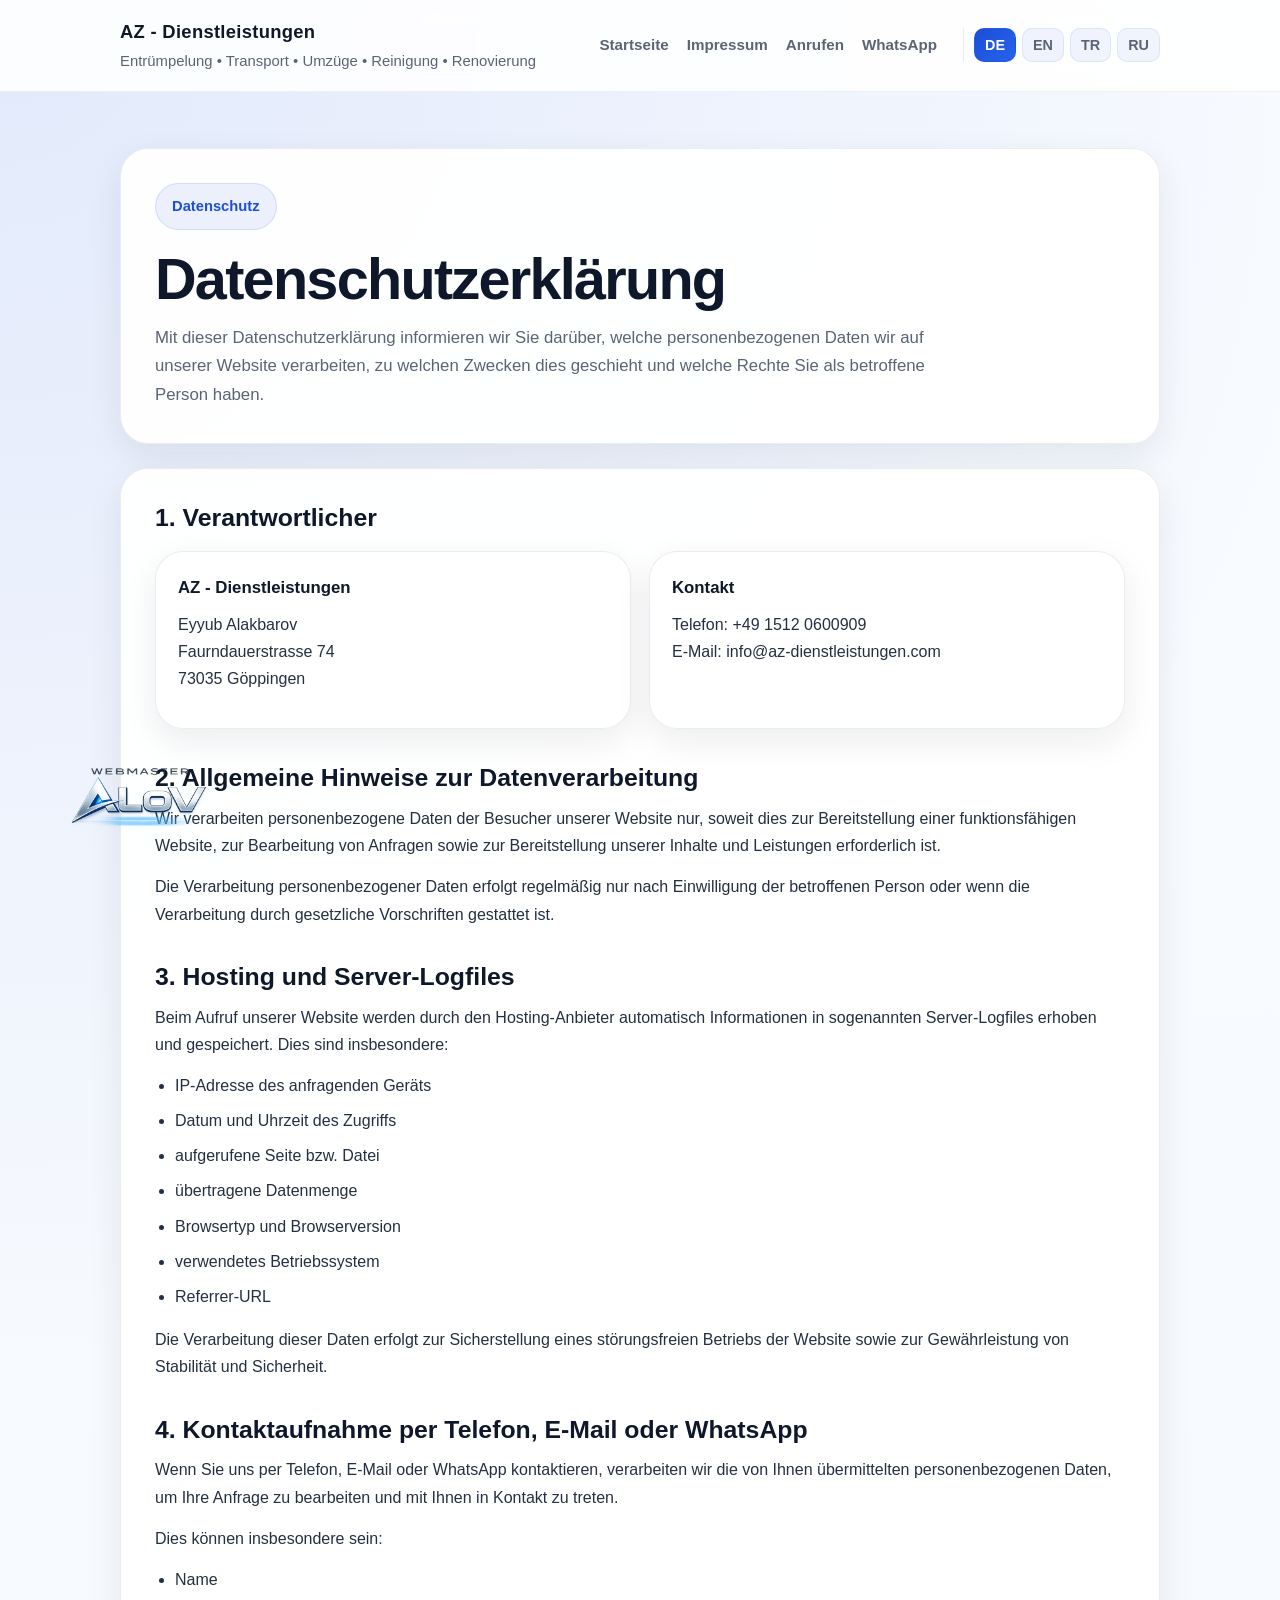
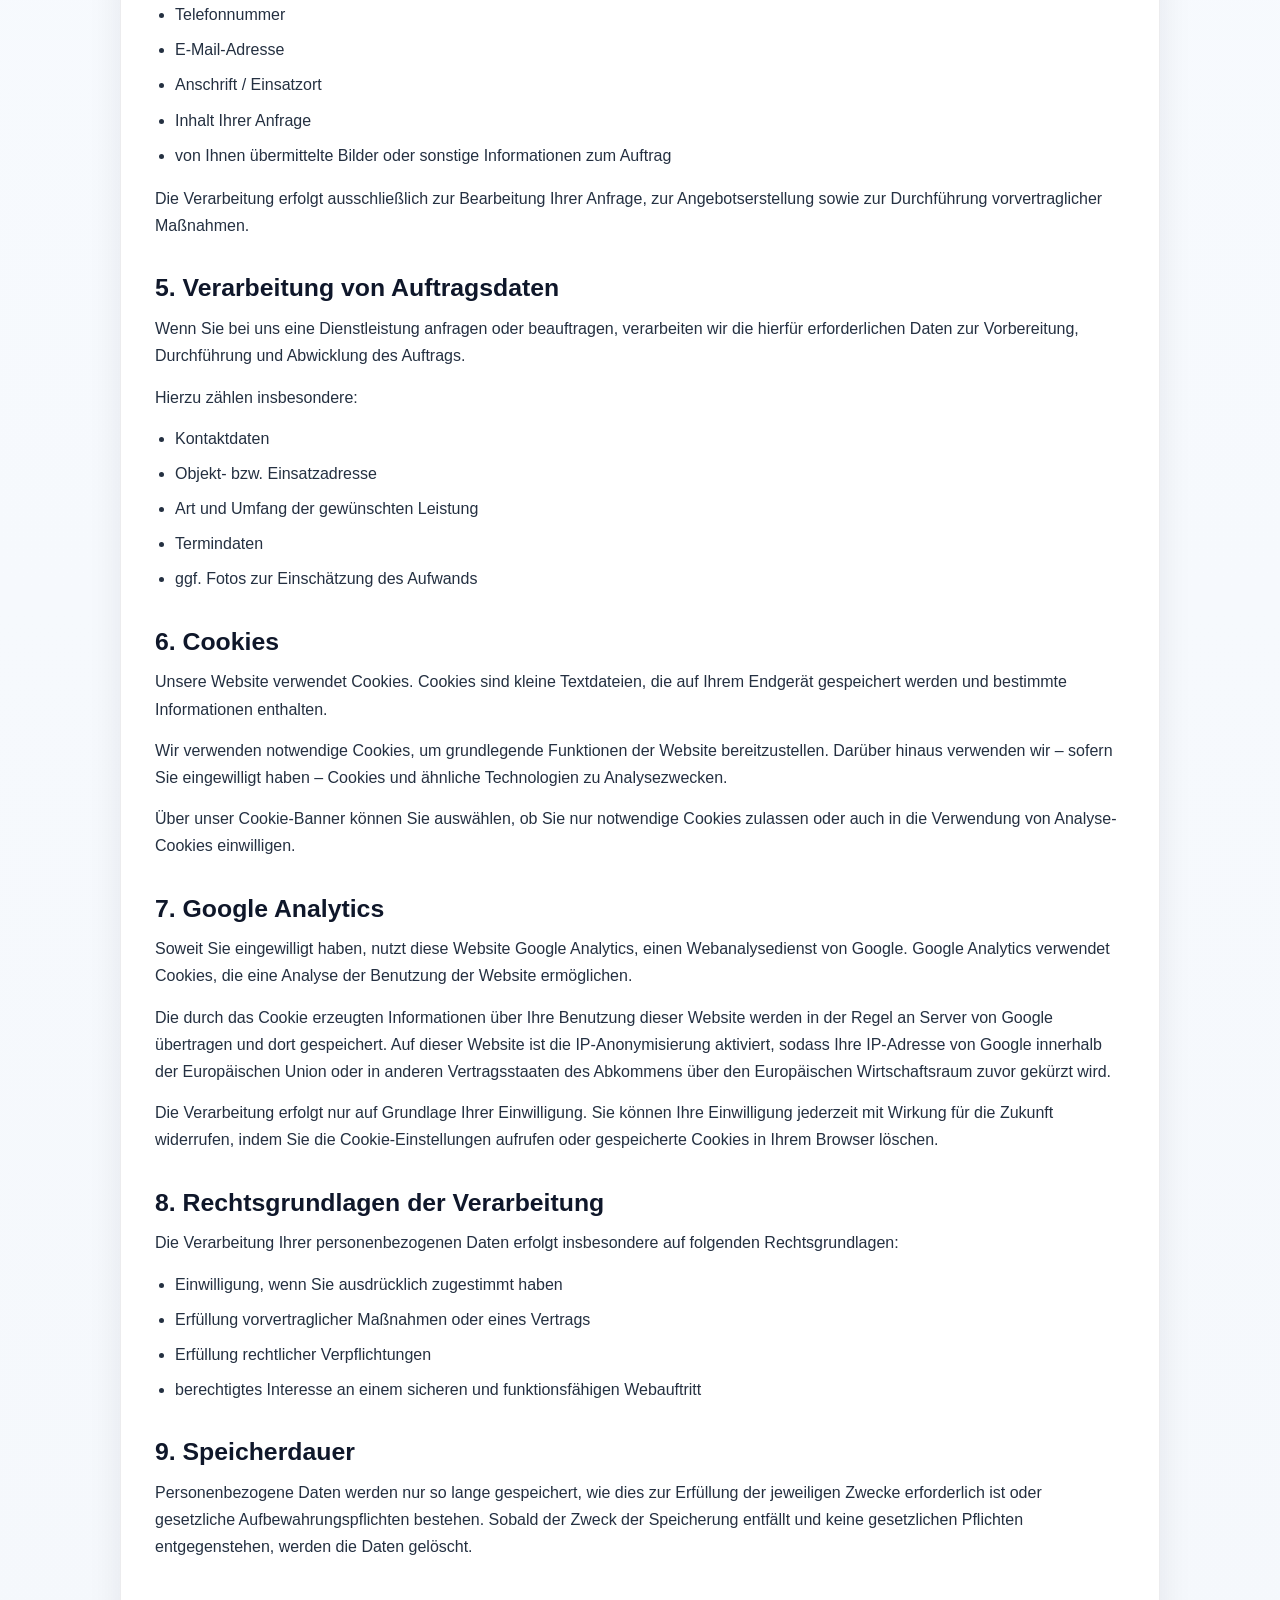
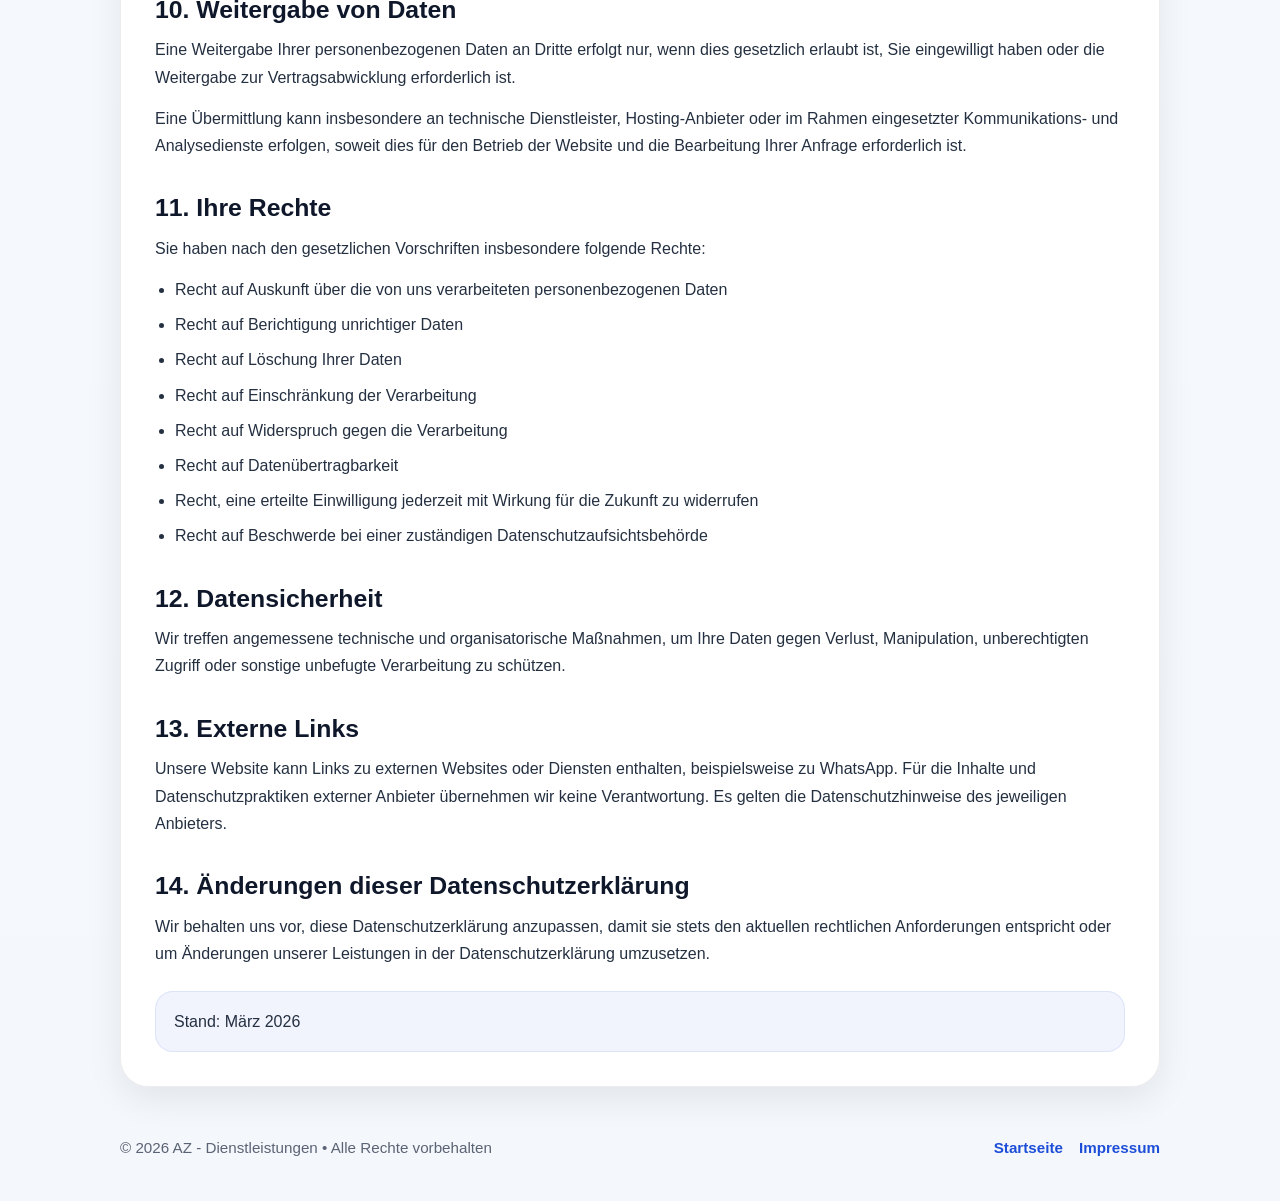
==== commit 41a5281b: "Add files via upload" ====
--- a/datenschutz.html
+++ b/datenschutz.html
@@ -1,6 +1,7 @@
 <!DOCTYPE html>
 <html lang="de">
 <head>
+<link rel="stylesheet" href="style.css">
   <meta charset="UTF-8" />
   <meta name="viewport" content="width=device-width, initial-scale=1.0" />
   <title>Datenschutzerklärung | AZ - Dienstleistungen</title>
@@ -463,5 +464,9 @@
       </div>
     </div>
   </footer>
+<div class="logo-animated-ultra">
+  <div class="logo-shine"></div>
+  <img src="bilder/alov-logo.png" alt="Webmaster AloV">
+</div>
 </body>
 </html>
--- a/style.css
+++ b/style.css
@@ -0,0 +1,76 @@
+/* ===== ALOV LOGO GLOBAL ===== */
+.logo-animated-ultra {
+  position: fixed;
+  left: 20px;
+  bottom: 20px;
+  z-index: 99;
+  width: 240px;
+  display: inline-flex;
+  align-items: center;
+  justify-content: center;
+  overflow: hidden;
+  border-radius: 18px;
+  pointer-events: none;
+}
+
+.logo-animated-ultra img {
+  width: 100%;
+  height: auto;
+  display: block;
+  animation:
+    logoFloat 3.8s ease-in-out infinite,
+    logoGlow 2.8s ease-in-out infinite;
+  will-change: transform, filter;
+}
+
+.logo-shine {
+  position: absolute;
+  top: -20%;
+  left: -60%;
+  width: 38%;
+  height: 140%;
+  background: linear-gradient(
+    115deg,
+    rgba(255,255,255,0) 0%,
+    rgba(255,255,255,0.06) 35%,
+    rgba(255,255,255,0.85) 50%,
+    rgba(255,255,255,0.08) 65%,
+    rgba(255,255,255,0) 100%
+  );
+  transform: skewX(-25deg);
+  animation: shineSweep 3.6s linear infinite;
+}
+
+@keyframes logoGlow {
+  0% {
+    filter: drop-shadow(0 0 6px rgba(0,153,255,0.2));
+  }
+  50% {
+    filter: drop-shadow(0 0 25px rgba(0,153,255,0.6));
+  }
+  100% {
+    filter: drop-shadow(0 0 6px rgba(0,153,255,0.2));
+  }
+}
+
+@keyframes logoFloat {
+  0% { transform: translateY(0px); }
+  50% { transform: translateY(-6px); }
+  100% { transform: translateY(0px); }
+}
+
+@keyframes shineSweep {
+  0% { left: -60%; opacity: 0; }
+  20% { opacity: 1; }
+  60% { left: 120%; opacity: 0; }
+  100% { left: 120%; opacity: 0; }
+}
+
+/* Mobile */
+@media (max-width: 760px) {
+  .logo-animated-ultra {
+    width: 170px;
+    left: 14px;
+    bottom: 14px;
+  }
+}
